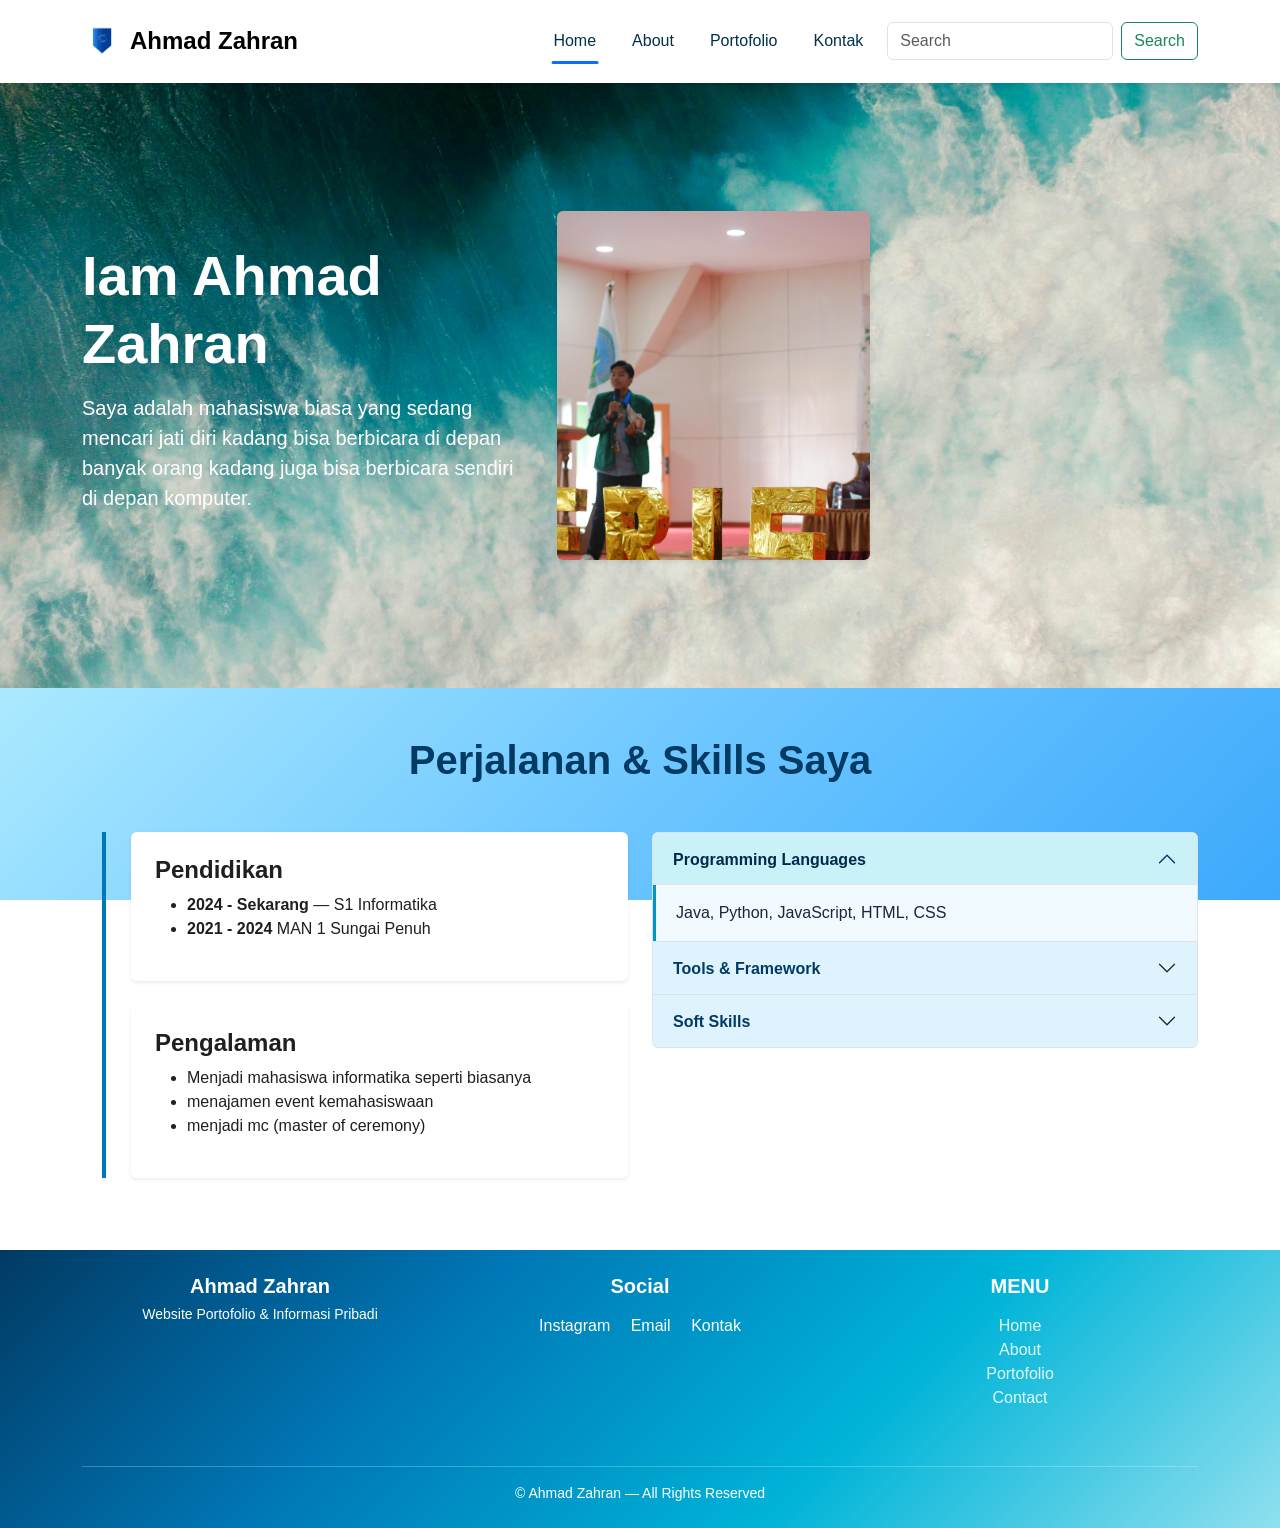
==== about.html @ d368b561 "update 13 mei laprak 6" ====
<!DOCTYPE html>
<html lang="en">
<head>
  <meta charset="UTF-8">
  <meta name="viewport" content="width=device-width, initial-scale=1.0">
  <title>About - Profil Saya</title>

  <link href="https://cdn.jsdelivr.net/npm/bootstrap@5.3.0/dist/css/bootstrap.min.css" rel="stylesheet">
  <link href="custom.css" rel="stylesheet">
</head>

<body>
<nav class="navbar navbar-expand-lg navbar-light bg-white py-3 sticky-top shadow-sm">
  <div class="container">
    <a class="navbar-brand d-flex align-items-center fw-bold fs-4" href="#">
      <img src="images/logo.png" alt="Logo" 
           style="height: 40px; width: 40px; object-fit: cover;" class="me-2">
      Ahmad Zahran
    </a>

    <button class="navbar-toggler" type="button" data-bs-toggle="collapse" data-bs-target="#navbarNav">
      <span class="navbar-toggler-icon"></span>
    </button>

    <div class="collapse navbar-collapse" id="navbarNav">
      <ul class="navbar-nav ms-auto mb-2 mb-lg-0">
        <li class="nav-item"><a class="nav-link active" href="index.html">Home</a></li>
        <li class="nav-item"><a class="nav-link" href="about.html">About</a></li>
        <li class="nav-item"><a class="nav-link" href="portofolio.html">Portofolio</a></li>
        <li class="nav-item"><a class="nav-link" href="kontak.html">Kontak</a></li>
      </ul>

      <form class="d-flex ms-3">
        <input class="form-control me-2" type="search" placeholder="Search">
        <button class="btn btn-outline-success" type="submit">Search</button>
      </form>
    </div>
  </div>
</nav>

<div class="container-fluid about py-6">
  <div class="container">
    <div class="row align-items-center">

      <div class="col-md-5 text-white">
        <h1 class="display-4 fw-bold mb-3">Iam Ahmad Zahran</h1>
        <p class="fs-5">
          Saya adalah mahasiswa biasa yang sedang mencari jati diri kadang bisa berbicara di depan banyak orang
          kadang juga bisa berbicara sendiri di depan komputer.
        </p>
      </div>

      <div class="col-md-7">
        <div class="row g-3">
          <div class="col-6">
            <img src="images/about1.png" class="img-fluid rounded shadow-sm" alt="">
          </div>
          <div class="col-6">
            <img src="images/about2.png" class="img-fluid rounded shadow-sm" alt="">
          </div>
        </div>
      </div>

    </div>
  </div>
</div>

<section class="py-5 ">
  <div class="container">
    <h2 class="text-center section-title mb-5">Perjalanan & Skills Saya</h2>

    <div class="row g-4">
      <div class="col-md-6">
        <div class="timeline">
          <div class="mb-4 p-4 bg-white shadow-sm rounded">
            <h4 class="fw-bold">Pendidikan</h4>
            <ul class="mt-2">
              <li><b>2024 - Sekarang</b> — S1 Informatika</li>
              <li><b>2021 - 2024</b> MAN 1 Sungai Penuh</li>
            </ul>
          </div>

          <div class="mb-4 p-4 bg-white shadow-sm rounded">
            <h4 class="fw-bold">Pengalaman</h4>
            <ul class="mt-2">
              <li>Menjadi mahasiswa informatika seperti biasanya</li>
              <li>menajamen event kemahasiswaan</li>
              <li>menjadi mc (master of ceremony) </li>
            </ul>
          </div>

        </div>
      </div>

      <div class="col-md-6">
        <div class="accordion" id="skillsAccordion">

          <div class="accordion-item">
            <h2 class="accordion-header" id="skillOne">
              <button class="accordion-button" type="button" data-bs-toggle="collapse" data-bs-target="#collapseOne">
                Programming Languages
              </button>
            </h2>
            <div id="collapseOne" class="accordion-collapse collapse show" data-bs-parent="#skillsAccordion">
              <div class="accordion-body">
                Java, Python, JavaScript, HTML, CSS
              </div>
            </div>
          </div>

          <div class="accordion-item">
            <h2 class="accordion-header" id="skillTwo">
              <button class="accordion-button collapsed" type="button" data-bs-toggle="collapse" data-bs-target="#collapseTwo">
                Tools & Framework
              </button>
            </h2>
            <div id="collapseTwo" class="accordion-collapse collapse" data-bs-parent="#skillsAccordion">
              <div class="accordion-body">
                Bootstrap, Eclipse, VS Code, GitHub
              </div>
            </div>
          </div>

          <div class="accordion-item">
            <h2 class="accordion-header" id="skillThree">
              <button class="accordion-button collapsed" type="button" data-bs-toggle="collapse" data-bs-target="#collapseThree">
                Soft Skills
              </button>
            </h2>
            <div id="collapseThree" class="accordion-collapse collapse" data-bs-parent="#skillsAccordion">
              <div class="accordion-body">
                Problem Solving, Kerja Tim, Komunikasi, Manajemen pikiran, 
              </div>
            </div>
          </div>
        </div>
      </div>
    </div>
  </div>
</section>


<footer class="py-4 ocean-footer text-white">
  <div class="container">

    <div class="row align-items-start text-center text-md-start">
      <div class="col-md-4 mb-4 text-center">
        <h5 class="fw-bold mb-1">Ahmad Zahran</h5>
        <small>Website Portofolio & Informasi Pribadi</small>
      </div>

      <div class="col-md-4 mb-4 text-center">
        <h5 class="fw-bold mb-3">Social</h5>
        <a href="https://www.instagram.com/ahmad_zahran1011/" class="text-white mx-2">Instagram</a>
        <a href="mailto:zahranahmad91@gmail.com" class="text-white mx-2">Email</a>
        <a href="kontak.html" class="text-white mx-2">Kontak</a>
      </div>

      <div class="col-md-4 mb-4 text-center">
        <h5 class="text-uppercase mb-3 fw-bold">Menu</h5>
        <ul class="list-unstyled footer-menu">
          <li><a href="index.html">Home</a></li>
          <li><a href="about.html">About</a></li>
          <li><a href="portofolio.html">Portofolio</a></li>
          <li><a href="kontak.html">Contact</a></li>
        </ul>
      </div>

    </div>

    <hr class="border-light">
    <div class="text-center small mt-2">
      © <span id="year4"></span> Ahmad Zahran — All Rights Reserved
    </div>

  </div>
</footer>


<script src="https://cdn.jsdelivr.net/npm/bootstrap@5.3.0/dist/js/bootstrap.bundle.min.js"></script>
</body>
</html>
---- custom.css ----
/* =========================================================
   GLOBAL STYLE
========================================================= */
body {
  font-family: 'Poppins', sans-serif;
  color: #1f1f1f;
  background: linear-gradient(135deg, #dff6ff, #a8e8ff, #6cc6ff, #3da9fc);
  background-attachment: fixed;
  overflow-x: hidden;
}

/* Smooth animation */
* {
  transition: all 0.3s ease;
}

/* =========================================================
   BACKGROUND SECTIONS
========================================================= */
.banner,
.about,
.portofolio,
.kontak {
  background-image: url("images/background.png");
  background-size: cover;
  background-position: center;
  background-repeat: no-repeat;
  color: #fff;
}

.banner {
  padding-top: 18%;
  padding-bottom: 18%;
}

.about,
.portofolio,
.kontak {
  padding-top: 10%;
  padding-bottom: 10%;
}

/* =========================================================
   NAVBAR STYLE (Elegant + Blur)
========================================================= */
.navbar {
  background: rgba(255, 255, 255, 0.75);
  backdrop-filter: blur(10px);
  -webkit-backdrop-filter: blur(10px);
  border-bottom: 1px solid rgba(255,255,255,0.3);
}

.nav-link {
  font-size: 16px;
  margin-left: 20px;
  position: relative;
  padding: 8px 12px;
  color: #003049 !important;
  font-weight: 500;
}

/* garis hover */
.navbar .nav-link::after {
  content: "";
  position: absolute;
  left: 50%;
  bottom: -3px;
  width: 0%;
  height: 3px;
  background-color: #0d6efd;
  border-radius: 50px;
  transform: translateX(-50%);
  transition: width 0.25s ease;
}

.navbar .nav-link:hover::after,
.navbar .nav-link.active::after {
  width: 80%;
}

/* =========================================================
   TYPOGRAPHY
========================================================= */
.main-title {
  font-size: 50px;
  font-weight: 700;
  letter-spacing: 1px;
  color: #012a4a;
}

.hero-desc {
  font-size: 18px;
  color: #1b263b;
  line-height: 1.8;
}

.section-title {
  font-size: 40px;
  font-weight: 700;
  color: #013a63;
  text-align: center;
  margin-bottom: 40px;
}

/* =========================================================
   CARD STYLE (Professional smooth effect)
========================================================= */
.card {
  border-radius: 14px;
  border: none;
  overflow: hidden;
  background: #ffffff;
  box-shadow: 0 4px 18px rgba(0,0,0,0.08);
  transition: 0.35s ease;
}

.card-img-top {
  height: 220px;
  object-fit: cover;
  transition: transform 0.5s ease;
}

.card:hover {
  transform: translateY(-12px);
  box-shadow: 0 18px 35px rgba(0,0,0,0.15);
}

.card:hover .card-img-top {
  transform: scale(1.1);
}

.card .btn {
  font-weight: 500;
  border-radius: 8px;
  padding: 10px 20px;
}

/* =========================================================
   TIMELINE STYLE (Interaktif modern)
========================================================= */
.timeline {
  border-left: 4px solid #0077b6;
  padding-left: 25px;
  margin-left: 20px;
}

.timeline-item {
  margin-bottom: 25px;
  padding: 15px 20px;
  background: #e7f5ff;
  border-radius: 12px;
  position: relative;
  left: 0;
  transition: 0.3s;
}

.timeline-item:hover {
  left: 10px;
  background: #d0ebff;
  box-shadow: 0 4px 12px rgba(0,0,0,0.1);
}

.timeline-item h5 {
  color: #013a63;
  font-weight: 600;
}

.timeline-item span {
  font-size: 14px;
  color: #495057;
}



/* =========================================================
   ACCORDION (Fresh Blue Style)
========================================================= */
.accordion-button {
  background: #dff3ff;
  color: #013a63;
  font-weight: 600;
}

.accordion-button:not(.collapsed) {
  background: #caf0f8;
  color: #012a4a;
}

.accordion-body {
  background: #f1faff;
  color: #1b263b;
  border-left: 3px solid #0096c7;
}

/* =========================================================
   FOOTER (Ocean style)
========================================================= */
.ocean-footer {
  background: linear-gradient(135deg, #013a63, #0077b6, #00b4d8, #90e0ef);
  color: white;
  padding: 40px 0;
}

.ocean-footer a {
  color: #e0faff;
  text-decoration: none;
}

.ocean-footer a:hover {
  color: #ffffff;
}
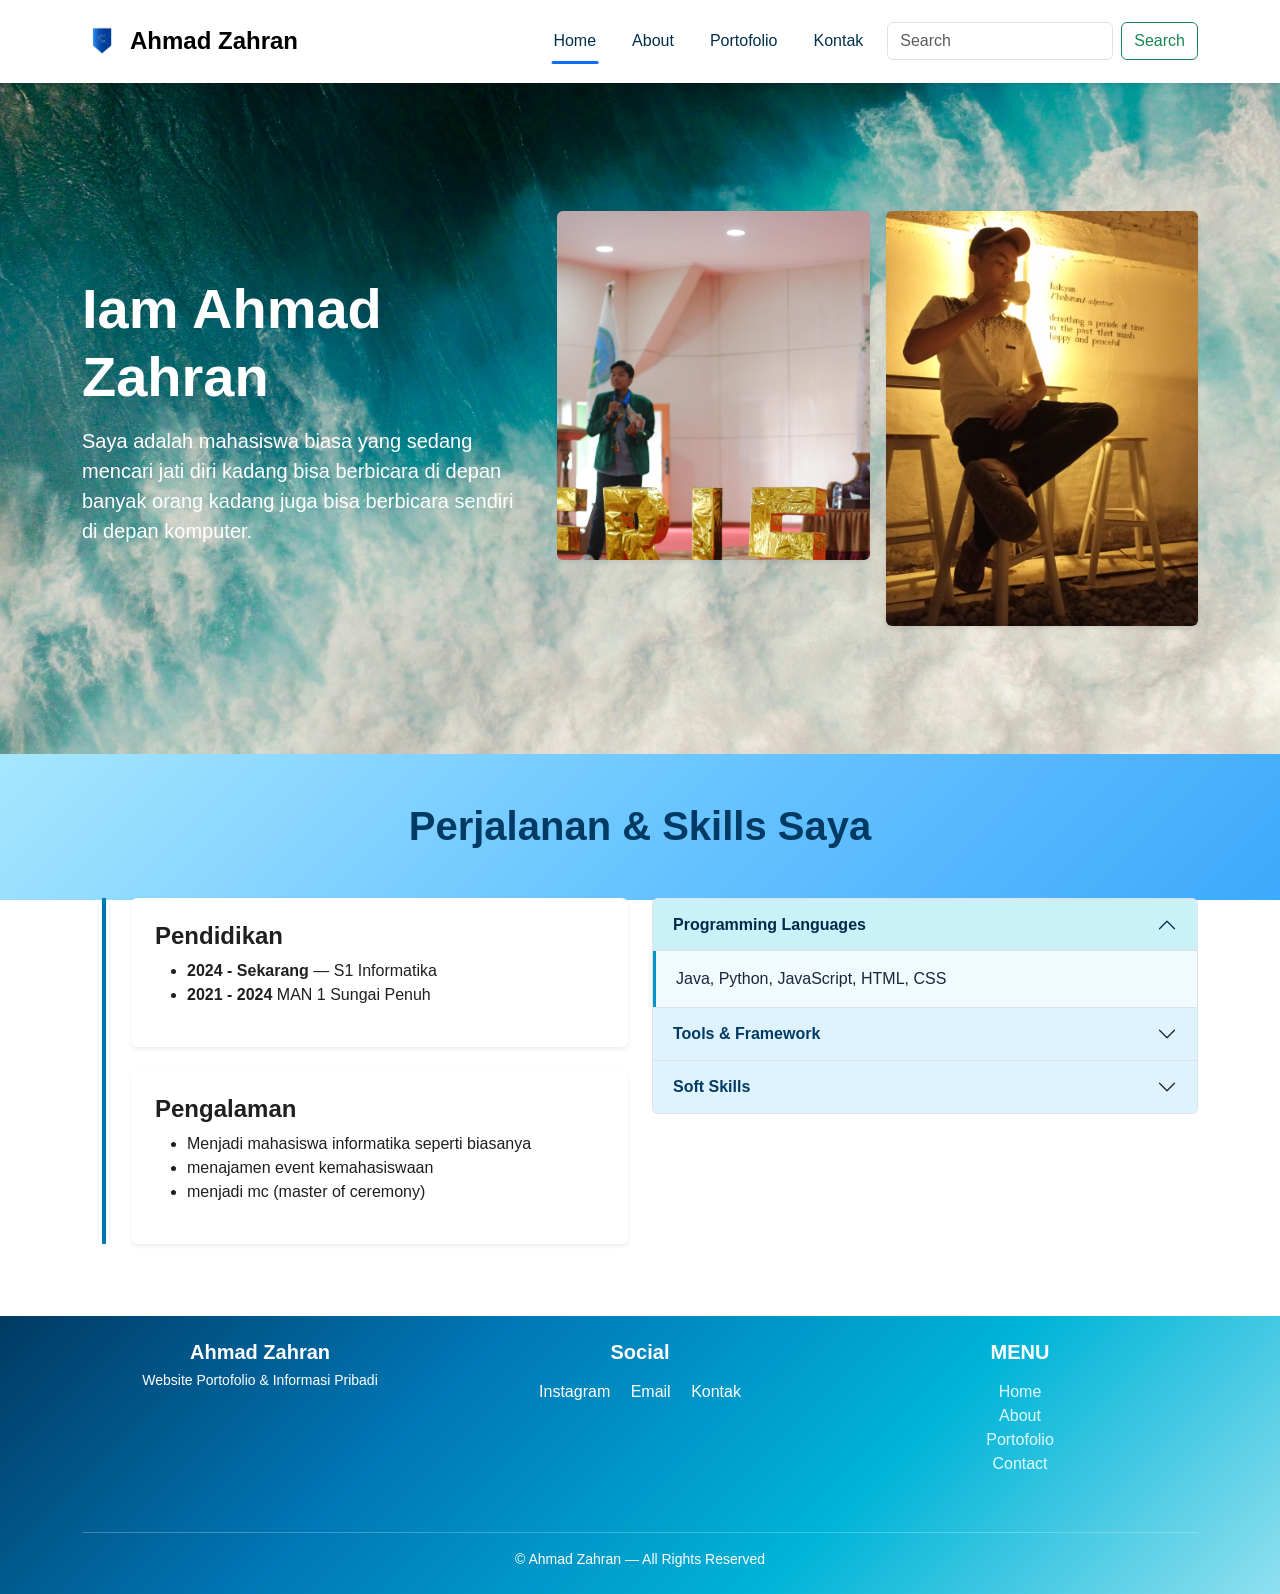
==== commit 44cb40e6: "update laporan pekan 7" ====
--- a/about.html
+++ b/about.html
@@ -1,182 +1,182 @@
-<!DOCTYPE html>
-<html lang="en">
-<head>
-  <meta charset="UTF-8">
-  <meta name="viewport" content="width=device-width, initial-scale=1.0">
-  <title>About - Profil Saya</title>
-
-  <link href="https://cdn.jsdelivr.net/npm/bootstrap@5.3.0/dist/css/bootstrap.min.css" rel="stylesheet">
-  <link href="custom.css" rel="stylesheet">
-</head>
-
-<body>
-<nav class="navbar navbar-expand-lg navbar-light bg-white py-3 sticky-top shadow-sm">
-  <div class="container">
-    <a class="navbar-brand d-flex align-items-center fw-bold fs-4" href="#">
-      <img src="images/logo.png" alt="Logo" 
-           style="height: 40px; width: 40px; object-fit: cover;" class="me-2">
-      Ahmad Zahran
-    </a>
-
-    <button class="navbar-toggler" type="button" data-bs-toggle="collapse" data-bs-target="#navbarNav">
-      <span class="navbar-toggler-icon"></span>
-    </button>
-
-    <div class="collapse navbar-collapse" id="navbarNav">
-      <ul class="navbar-nav ms-auto mb-2 mb-lg-0">
-        <li class="nav-item"><a class="nav-link active" href="index.html">Home</a></li>
-        <li class="nav-item"><a class="nav-link" href="about.html">About</a></li>
-        <li class="nav-item"><a class="nav-link" href="portofolio.html">Portofolio</a></li>
-        <li class="nav-item"><a class="nav-link" href="kontak.html">Kontak</a></li>
-      </ul>
-
-      <form class="d-flex ms-3">
-        <input class="form-control me-2" type="search" placeholder="Search">
-        <button class="btn btn-outline-success" type="submit">Search</button>
-      </form>
-    </div>
-  </div>
-</nav>
-
-<div class="container-fluid about py-6">
-  <div class="container">
-    <div class="row align-items-center">
-
-      <div class="col-md-5 text-white">
-        <h1 class="display-4 fw-bold mb-3">Iam Ahmad Zahran</h1>
-        <p class="fs-5">
-          Saya adalah mahasiswa biasa yang sedang mencari jati diri kadang bisa berbicara di depan banyak orang
-          kadang juga bisa berbicara sendiri di depan komputer.
-        </p>
-      </div>
-
-      <div class="col-md-7">
-        <div class="row g-3">
-          <div class="col-6">
-            <img src="images/about1.png" class="img-fluid rounded shadow-sm" alt="">
-          </div>
-          <div class="col-6">
-            <img src="images/about2.png" class="img-fluid rounded shadow-sm" alt="">
-          </div>
-        </div>
-      </div>
-
-    </div>
-  </div>
-</div>
-
-<section class="py-5 ">
-  <div class="container">
-    <h2 class="text-center section-title mb-5">Perjalanan & Skills Saya</h2>
-
-    <div class="row g-4">
-      <div class="col-md-6">
-        <div class="timeline">
-          <div class="mb-4 p-4 bg-white shadow-sm rounded">
-            <h4 class="fw-bold">Pendidikan</h4>
-            <ul class="mt-2">
-              <li><b>2024 - Sekarang</b> — S1 Informatika</li>
-              <li><b>2021 - 2024</b> MAN 1 Sungai Penuh</li>
-            </ul>
-          </div>
-
-          <div class="mb-4 p-4 bg-white shadow-sm rounded">
-            <h4 class="fw-bold">Pengalaman</h4>
-            <ul class="mt-2">
-              <li>Menjadi mahasiswa informatika seperti biasanya</li>
-              <li>menajamen event kemahasiswaan</li>
-              <li>menjadi mc (master of ceremony) </li>
-            </ul>
-          </div>
-
-        </div>
-      </div>
-
-      <div class="col-md-6">
-        <div class="accordion" id="skillsAccordion">
-
-          <div class="accordion-item">
-            <h2 class="accordion-header" id="skillOne">
-              <button class="accordion-button" type="button" data-bs-toggle="collapse" data-bs-target="#collapseOne">
-                Programming Languages
-              </button>
-            </h2>
-            <div id="collapseOne" class="accordion-collapse collapse show" data-bs-parent="#skillsAccordion">
-              <div class="accordion-body">
-                Java, Python, JavaScript, HTML, CSS
-              </div>
-            </div>
-          </div>
-
-          <div class="accordion-item">
-            <h2 class="accordion-header" id="skillTwo">
-              <button class="accordion-button collapsed" type="button" data-bs-toggle="collapse" data-bs-target="#collapseTwo">
-                Tools & Framework
-              </button>
-            </h2>
-            <div id="collapseTwo" class="accordion-collapse collapse" data-bs-parent="#skillsAccordion">
-              <div class="accordion-body">
-                Bootstrap, Eclipse, VS Code, GitHub
-              </div>
-            </div>
-          </div>
-
-          <div class="accordion-item">
-            <h2 class="accordion-header" id="skillThree">
-              <button class="accordion-button collapsed" type="button" data-bs-toggle="collapse" data-bs-target="#collapseThree">
-                Soft Skills
-              </button>
-            </h2>
-            <div id="collapseThree" class="accordion-collapse collapse" data-bs-parent="#skillsAccordion">
-              <div class="accordion-body">
-                Problem Solving, Kerja Tim, Komunikasi, Manajemen pikiran, 
-              </div>
-            </div>
-          </div>
-        </div>
-      </div>
-    </div>
-  </div>
-</section>
-
-
-<footer class="py-4 ocean-footer text-white">
-  <div class="container">
-
-    <div class="row align-items-start text-center text-md-start">
-      <div class="col-md-4 mb-4 text-center">
-        <h5 class="fw-bold mb-1">Ahmad Zahran</h5>
-        <small>Website Portofolio & Informasi Pribadi</small>
-      </div>
-
-      <div class="col-md-4 mb-4 text-center">
-        <h5 class="fw-bold mb-3">Social</h5>
-        <a href="https://www.instagram.com/ahmad_zahran1011/" class="text-white mx-2">Instagram</a>
-        <a href="mailto:zahranahmad91@gmail.com" class="text-white mx-2">Email</a>
-        <a href="kontak.html" class="text-white mx-2">Kontak</a>
-      </div>
-
-      <div class="col-md-4 mb-4 text-center">
-        <h5 class="text-uppercase mb-3 fw-bold">Menu</h5>
-        <ul class="list-unstyled footer-menu">
-          <li><a href="index.html">Home</a></li>
-          <li><a href="about.html">About</a></li>
-          <li><a href="portofolio.html">Portofolio</a></li>
-          <li><a href="kontak.html">Contact</a></li>
-        </ul>
-      </div>
-
-    </div>
-
-    <hr class="border-light">
-    <div class="text-center small mt-2">
-      © <span id="year4"></span> Ahmad Zahran — All Rights Reserved
-    </div>
-
-  </div>
-</footer>
-
-
-<script src="https://cdn.jsdelivr.net/npm/bootstrap@5.3.0/dist/js/bootstrap.bundle.min.js"></script>
-</body>
-</html>
+<!DOCTYPE html>
+<html lang="en">
+<head>
+  <meta charset="UTF-8">
+  <meta name="viewport" content="width=device-width, initial-scale=1.0">
+  <title>About - Profil Saya</title>
+
+  <link href="https://cdn.jsdelivr.net/npm/bootstrap@5.3.0/dist/css/bootstrap.min.css" rel="stylesheet">
+  <link href="custom.css" rel="stylesheet">
+</head>
+
+<body>
+<nav class="navbar navbar-expand-lg navbar-light bg-white py-3 sticky-top shadow-sm">
+  <div class="container">
+    <a class="navbar-brand d-flex align-items-center fw-bold fs-4" href="#">
+      <img src="images/logo.png" alt="Logo" 
+           style="height: 40px; width: 40px; object-fit: cover;" class="me-2">
+      Ahmad Zahran
+    </a>
+
+    <button class="navbar-toggler" type="button" data-bs-toggle="collapse" data-bs-target="#navbarNav">
+      <span class="navbar-toggler-icon"></span>
+    </button>
+
+    <div class="collapse navbar-collapse" id="navbarNav">
+      <ul class="navbar-nav ms-auto mb-2 mb-lg-0">
+        <li class="nav-item"><a class="nav-link active" href="index.html">Home</a></li>
+        <li class="nav-item"><a class="nav-link" href="about.html">About</a></li>
+        <li class="nav-item"><a class="nav-link" href="portofolio.html">Portofolio</a></li>
+        <li class="nav-item"><a class="nav-link" href="kontak.html">Kontak</a></li>
+      </ul>
+
+      <form class="d-flex ms-3">
+        <input class="form-control me-2" type="search" placeholder="Search">
+        <button class="btn btn-outline-success" type="submit">Search</button>
+      </form>
+    </div>
+  </div>
+</nav>
+
+<div class="container-fluid about py-6">
+  <div class="container">
+    <div class="row align-items-center">
+
+      <div class="col-md-5 text-white">
+        <h1 class="display-4 fw-bold mb-3">Iam Ahmad Zahran</h1>
+        <p class="fs-5">
+          Saya adalah mahasiswa biasa yang sedang mencari jati diri kadang bisa berbicara di depan banyak orang
+          kadang juga bisa berbicara sendiri di depan komputer.
+        </p>
+      </div>
+
+      <div class="col-md-7">
+        <div class="row g-3">
+          <div class="col-6">
+            <img src="images/about1.png" class="img-fluid rounded shadow-sm" alt="">
+          </div>
+          <div class="col-6">
+            <img src="images/about2.png" class="img-fluid rounded shadow-sm" alt="">
+          </div>
+        </div>
+      </div>
+
+    </div>
+  </div>
+</div>
+
+<section class="py-5 ">
+  <div class="container">
+    <h2 class="text-center section-title mb-5">Perjalanan & Skills Saya</h2>
+
+    <div class="row g-4">
+      <div class="col-md-6">
+        <div class="timeline">
+          <div class="mb-4 p-4 bg-white shadow-sm rounded">
+            <h4 class="fw-bold">Pendidikan</h4>
+            <ul class="mt-2">
+              <li><b>2024 - Sekarang</b> — S1 Informatika</li>
+              <li><b>2021 - 2024</b> MAN 1 Sungai Penuh</li>
+            </ul>
+          </div>
+
+          <div class="mb-4 p-4 bg-white shadow-sm rounded">
+            <h4 class="fw-bold">Pengalaman</h4>
+            <ul class="mt-2">
+              <li>Menjadi mahasiswa informatika seperti biasanya</li>
+              <li>menajamen event kemahasiswaan</li>
+              <li>menjadi mc (master of ceremony) </li>
+            </ul>
+          </div>
+
+        </div>
+      </div>
+
+      <div class="col-md-6">
+        <div class="accordion" id="skillsAccordion">
+
+          <div class="accordion-item">
+            <h2 class="accordion-header" id="skillOne">
+              <button class="accordion-button" type="button" data-bs-toggle="collapse" data-bs-target="#collapseOne">
+                Programming Languages
+              </button>
+            </h2>
+            <div id="collapseOne" class="accordion-collapse collapse show" data-bs-parent="#skillsAccordion">
+              <div class="accordion-body">
+                Java, Python, JavaScript, HTML, CSS
+              </div>
+            </div>
+          </div>
+
+          <div class="accordion-item">
+            <h2 class="accordion-header" id="skillTwo">
+              <button class="accordion-button collapsed" type="button" data-bs-toggle="collapse" data-bs-target="#collapseTwo">
+                Tools & Framework
+              </button>
+            </h2>
+            <div id="collapseTwo" class="accordion-collapse collapse" data-bs-parent="#skillsAccordion">
+              <div class="accordion-body">
+                Bootstrap, Eclipse, VS Code, GitHub
+              </div>
+            </div>
+          </div>
+
+          <div class="accordion-item">
+            <h2 class="accordion-header" id="skillThree">
+              <button class="accordion-button collapsed" type="button" data-bs-toggle="collapse" data-bs-target="#collapseThree">
+                Soft Skills
+              </button>
+            </h2>
+            <div id="collapseThree" class="accordion-collapse collapse" data-bs-parent="#skillsAccordion">
+              <div class="accordion-body">
+                Problem Solving, Kerja Tim, Komunikasi, Manajemen pikiran, 
+              </div>
+            </div>
+          </div>
+        </div>
+      </div>
+    </div>
+  </div>
+</section>
+
+
+<footer class="py-4 ocean-footer text-white">
+  <div class="container">
+
+    <div class="row align-items-start text-center text-md-start">
+      <div class="col-md-4 mb-4 text-center">
+        <h5 class="fw-bold mb-1">Ahmad Zahran</h5>
+        <small>Website Portofolio & Informasi Pribadi</small>
+      </div>
+
+      <div class="col-md-4 mb-4 text-center">
+        <h5 class="fw-bold mb-3">Social</h5>
+        <a href="https://www.instagram.com/ahmad_zahran1011/" class="text-white mx-2">Instagram</a>
+        <a href="mailto:zahranahmad91@gmail.com" class="text-white mx-2">Email</a>
+        <a href="kontak.html" class="text-white mx-2">Kontak</a>
+      </div>
+
+      <div class="col-md-4 mb-4 text-center">
+        <h5 class="text-uppercase mb-3 fw-bold">Menu</h5>
+        <ul class="list-unstyled footer-menu">
+          <li><a href="index.html">Home</a></li>
+          <li><a href="about.html">About</a></li>
+          <li><a href="portofolio.html">Portofolio</a></li>
+          <li><a href="kontak.html">Contact</a></li>
+        </ul>
+      </div>
+
+    </div>
+
+    <hr class="border-light">
+    <div class="text-center small mt-2">
+      © <span id="year4"></span> Ahmad Zahran — All Rights Reserved
+    </div>
+
+  </div>
+</footer>
+
+
+<script src="https://cdn.jsdelivr.net/npm/bootstrap@5.3.0/dist/js/bootstrap.bundle.min.js"></script>
+</body>
+</html>
--- a/custom.css
+++ b/custom.css
@@ -1,211 +1,211 @@
-/* =========================================================
-   GLOBAL STYLE
-========================================================= */
-body {
-  font-family: 'Poppins', sans-serif;
-  color: #1f1f1f;
-  background: linear-gradient(135deg, #dff6ff, #a8e8ff, #6cc6ff, #3da9fc);
-  background-attachment: fixed;
-  overflow-x: hidden;
-}
-
-/* Smooth animation */
-* {
-  transition: all 0.3s ease;
-}
-
-/* =========================================================
-   BACKGROUND SECTIONS
-========================================================= */
-.banner,
-.about,
-.portofolio,
-.kontak {
-  background-image: url("images/background.png");
-  background-size: cover;
-  background-position: center;
-  background-repeat: no-repeat;
-  color: #fff;
-}
-
-.banner {
-  padding-top: 18%;
-  padding-bottom: 18%;
-}
-
-.about,
-.portofolio,
-.kontak {
-  padding-top: 10%;
-  padding-bottom: 10%;
-}
-
-/* =========================================================
-   NAVBAR STYLE (Elegant + Blur)
-========================================================= */
-.navbar {
-  background: rgba(255, 255, 255, 0.75);
-  backdrop-filter: blur(10px);
-  -webkit-backdrop-filter: blur(10px);
-  border-bottom: 1px solid rgba(255,255,255,0.3);
-}
-
-.nav-link {
-  font-size: 16px;
-  margin-left: 20px;
-  position: relative;
-  padding: 8px 12px;
-  color: #003049 !important;
-  font-weight: 500;
-}
-
-/* garis hover */
-.navbar .nav-link::after {
-  content: "";
-  position: absolute;
-  left: 50%;
-  bottom: -3px;
-  width: 0%;
-  height: 3px;
-  background-color: #0d6efd;
-  border-radius: 50px;
-  transform: translateX(-50%);
-  transition: width 0.25s ease;
-}
-
-.navbar .nav-link:hover::after,
-.navbar .nav-link.active::after {
-  width: 80%;
-}
-
-/* =========================================================
-   TYPOGRAPHY
-========================================================= */
-.main-title {
-  font-size: 50px;
-  font-weight: 700;
-  letter-spacing: 1px;
-  color: #012a4a;
-}
-
-.hero-desc {
-  font-size: 18px;
-  color: #1b263b;
-  line-height: 1.8;
-}
-
-.section-title {
-  font-size: 40px;
-  font-weight: 700;
-  color: #013a63;
-  text-align: center;
-  margin-bottom: 40px;
-}
-
-/* =========================================================
-   CARD STYLE (Professional smooth effect)
-========================================================= */
-.card {
-  border-radius: 14px;
-  border: none;
-  overflow: hidden;
-  background: #ffffff;
-  box-shadow: 0 4px 18px rgba(0,0,0,0.08);
-  transition: 0.35s ease;
-}
-
-.card-img-top {
-  height: 220px;
-  object-fit: cover;
-  transition: transform 0.5s ease;
-}
-
-.card:hover {
-  transform: translateY(-12px);
-  box-shadow: 0 18px 35px rgba(0,0,0,0.15);
-}
-
-.card:hover .card-img-top {
-  transform: scale(1.1);
-}
-
-.card .btn {
-  font-weight: 500;
-  border-radius: 8px;
-  padding: 10px 20px;
-}
-
-/* =========================================================
-   TIMELINE STYLE (Interaktif modern)
-========================================================= */
-.timeline {
-  border-left: 4px solid #0077b6;
-  padding-left: 25px;
-  margin-left: 20px;
-}
-
-.timeline-item {
-  margin-bottom: 25px;
-  padding: 15px 20px;
-  background: #e7f5ff;
-  border-radius: 12px;
-  position: relative;
-  left: 0;
-  transition: 0.3s;
-}
-
-.timeline-item:hover {
-  left: 10px;
-  background: #d0ebff;
-  box-shadow: 0 4px 12px rgba(0,0,0,0.1);
-}
-
-.timeline-item h5 {
-  color: #013a63;
-  font-weight: 600;
-}
-
-.timeline-item span {
-  font-size: 14px;
-  color: #495057;
-}
-
-
-
-/* =========================================================
-   ACCORDION (Fresh Blue Style)
-========================================================= */
-.accordion-button {
-  background: #dff3ff;
-  color: #013a63;
-  font-weight: 600;
-}
-
-.accordion-button:not(.collapsed) {
-  background: #caf0f8;
-  color: #012a4a;
-}
-
-.accordion-body {
-  background: #f1faff;
-  color: #1b263b;
-  border-left: 3px solid #0096c7;
-}
-
-/* =========================================================
-   FOOTER (Ocean style)
-========================================================= */
-.ocean-footer {
-  background: linear-gradient(135deg, #013a63, #0077b6, #00b4d8, #90e0ef);
-  color: white;
-  padding: 40px 0;
-}
-
-.ocean-footer a {
-  color: #e0faff;
-  text-decoration: none;
-}
-
-.ocean-footer a:hover {
-  color: #ffffff;
-}
+/* =========================================================
+   GLOBAL STYLE
+========================================================= */
+body {
+  font-family: 'Poppins', sans-serif;
+  color: #1f1f1f;
+  background: linear-gradient(135deg, #dff6ff, #a8e8ff, #6cc6ff, #3da9fc);
+  background-attachment: fixed;
+  overflow-x: hidden;
+}
+
+/* Smooth animation */
+* {
+  transition: all 0.3s ease;
+}
+
+/* =========================================================
+   BACKGROUND SECTIONS
+========================================================= */
+.banner,
+.about,
+.portofolio,
+.kontak {
+  background-image: url("images/background.png");
+  background-size: cover;
+  background-position: center;
+  background-repeat: no-repeat;
+  color: #fff;
+}
+
+.banner {
+  padding-top: 18%;
+  padding-bottom: 18%;
+}
+
+.about,
+.portofolio,
+.kontak {
+  padding-top: 10%;
+  padding-bottom: 10%;
+}
+
+/* =========================================================
+   NAVBAR STYLE (Elegant + Blur)
+========================================================= */
+.navbar {
+  background: rgba(255, 255, 255, 0.75);
+  backdrop-filter: blur(10px);
+  -webkit-backdrop-filter: blur(10px);
+  border-bottom: 1px solid rgba(255,255,255,0.3);
+}
+
+.nav-link {
+  font-size: 16px;
+  margin-left: 20px;
+  position: relative;
+  padding: 8px 12px;
+  color: #003049 !important;
+  font-weight: 500;
+}
+
+/* garis hover */
+.navbar .nav-link::after {
+  content: "";
+  position: absolute;
+  left: 50%;
+  bottom: -3px;
+  width: 0%;
+  height: 3px;
+  background-color: #0d6efd;
+  border-radius: 50px;
+  transform: translateX(-50%);
+  transition: width 0.25s ease;
+}
+
+.navbar .nav-link:hover::after,
+.navbar .nav-link.active::after {
+  width: 80%;
+}
+
+/* =========================================================
+   TYPOGRAPHY
+========================================================= */
+.main-title {
+  font-size: 50px;
+  font-weight: 700;
+  letter-spacing: 1px;
+  color: #012a4a;
+}
+
+.hero-desc {
+  font-size: 18px;
+  color: #1b263b;
+  line-height: 1.8;
+}
+
+.section-title {
+  font-size: 40px;
+  font-weight: 700;
+  color: #013a63;
+  text-align: center;
+  margin-bottom: 40px;
+}
+
+/* =========================================================
+   CARD STYLE (Professional smooth effect)
+========================================================= */
+.card {
+  border-radius: 14px;
+  border: none;
+  overflow: hidden;
+  background: #ffffff;
+  box-shadow: 0 4px 18px rgba(0,0,0,0.08);
+  transition: 0.35s ease;
+}
+
+.card-img-top {
+  height: 220px;
+  object-fit: cover;
+  transition: transform 0.5s ease;
+}
+
+.card:hover {
+  transform: translateY(-12px);
+  box-shadow: 0 18px 35px rgba(0,0,0,0.15);
+}
+
+.card:hover .card-img-top {
+  transform: scale(1.1);
+}
+
+.card .btn {
+  font-weight: 500;
+  border-radius: 8px;
+  padding: 10px 20px;
+}
+
+/* =========================================================
+   TIMELINE STYLE (Interaktif modern)
+========================================================= */
+.timeline {
+  border-left: 4px solid #0077b6;
+  padding-left: 25px;
+  margin-left: 20px;
+}
+
+.timeline-item {
+  margin-bottom: 25px;
+  padding: 15px 20px;
+  background: #e7f5ff;
+  border-radius: 12px;
+  position: relative;
+  left: 0;
+  transition: 0.3s;
+}
+
+.timeline-item:hover {
+  left: 10px;
+  background: #d0ebff;
+  box-shadow: 0 4px 12px rgba(0,0,0,0.1);
+}
+
+.timeline-item h5 {
+  color: #013a63;
+  font-weight: 600;
+}
+
+.timeline-item span {
+  font-size: 14px;
+  color: #495057;
+}
+
+
+
+/* =========================================================
+   ACCORDION (Fresh Blue Style)
+========================================================= */
+.accordion-button {
+  background: #dff3ff;
+  color: #013a63;
+  font-weight: 600;
+}
+
+.accordion-button:not(.collapsed) {
+  background: #caf0f8;
+  color: #012a4a;
+}
+
+.accordion-body {
+  background: #f1faff;
+  color: #1b263b;
+  border-left: 3px solid #0096c7;
+}
+
+/* =========================================================
+   FOOTER (Ocean style)
+========================================================= */
+.ocean-footer {
+  background: linear-gradient(135deg, #013a63, #0077b6, #00b4d8, #90e0ef);
+  color: white;
+  padding: 40px 0;
+}
+
+.ocean-footer a {
+  color: #e0faff;
+  text-decoration: none;
+}
+
+.ocean-footer a:hover {
+  color: #ffffff;
+}
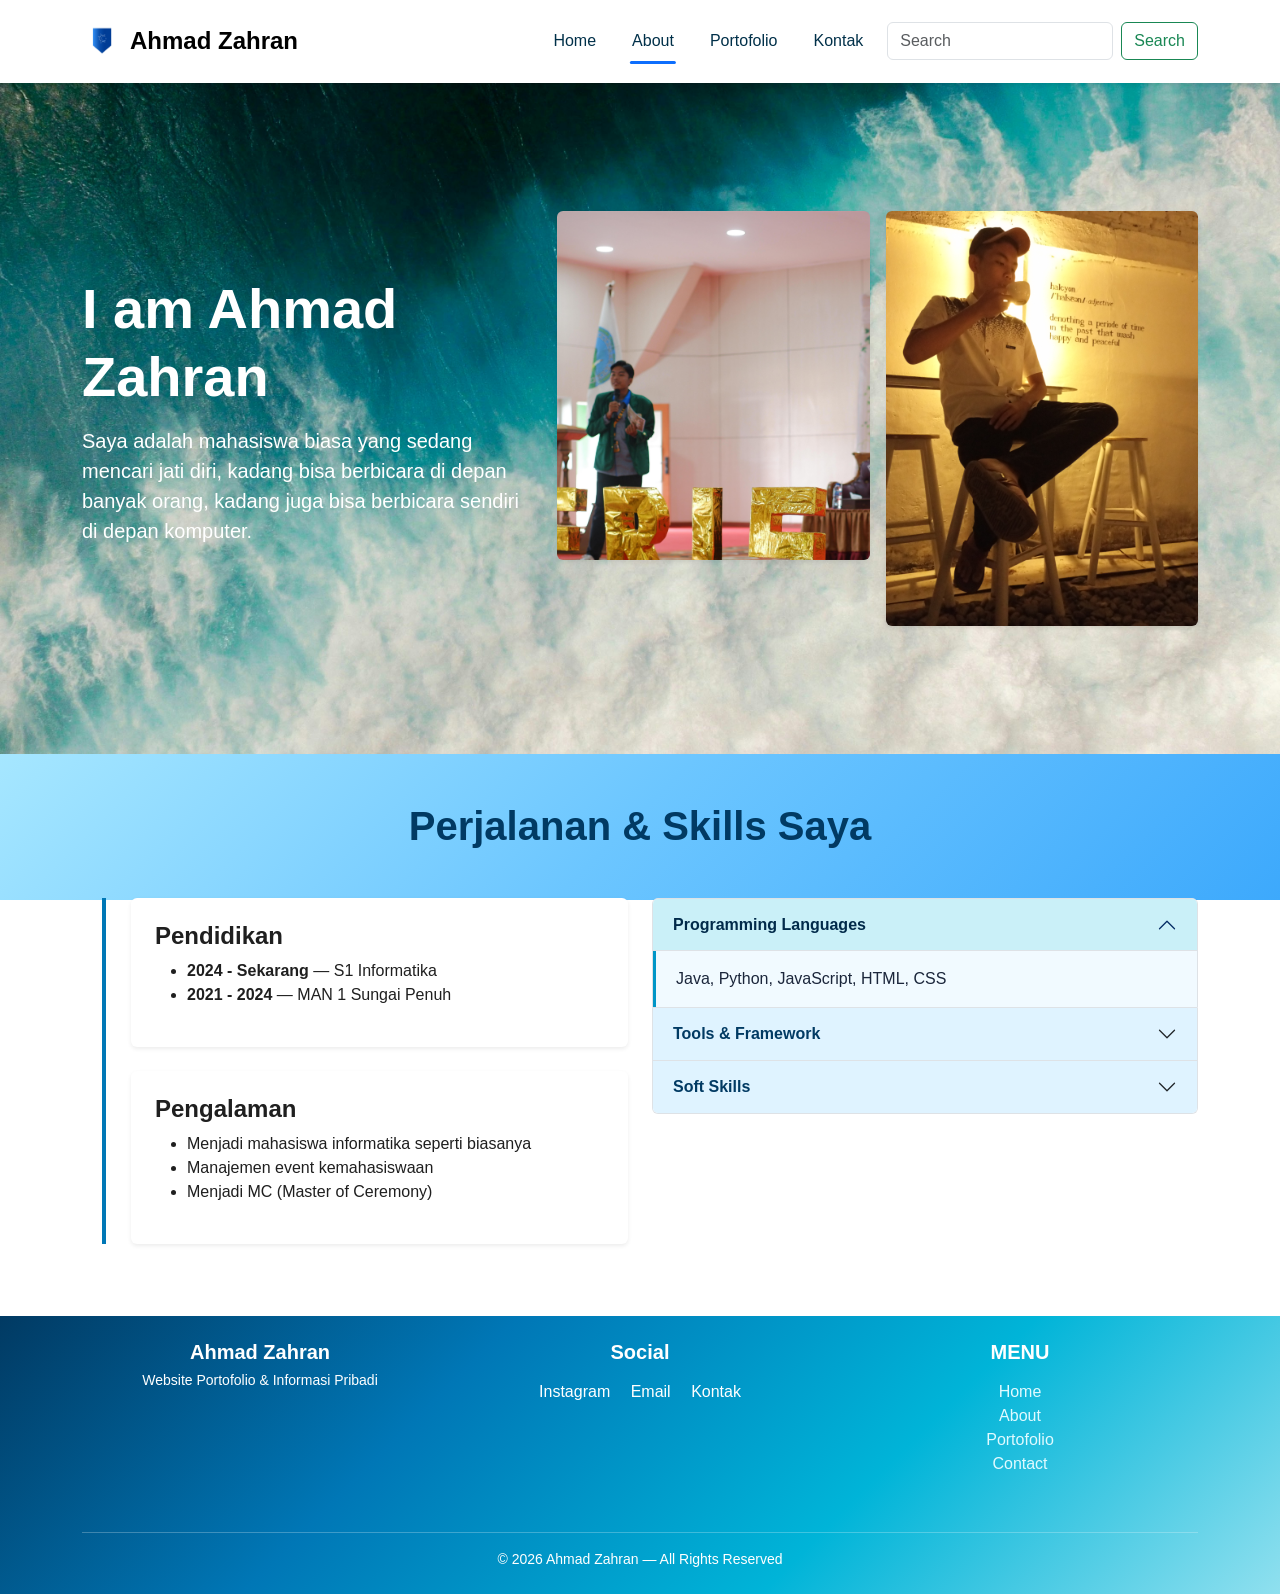
==== commit b455394e: "update laporan pekan 8" ====
--- a/about.html
+++ b/about.html
@@ -4,16 +4,17 @@
   <meta charset="UTF-8">
   <meta name="viewport" content="width=device-width, initial-scale=1.0">
   <title>About - Profil Saya</title>
-
   <link href="https://cdn.jsdelivr.net/npm/bootstrap@5.3.0/dist/css/bootstrap.min.css" rel="stylesheet">
   <link href="custom.css" rel="stylesheet">
 </head>
 
 <body>
+
+<!-- ========== NAVBAR ========== -->
 <nav class="navbar navbar-expand-lg navbar-light bg-white py-3 sticky-top shadow-sm">
   <div class="container">
     <a class="navbar-brand d-flex align-items-center fw-bold fs-4" href="#">
-      <img src="images/logo.png" alt="Logo" 
+      <img src="images/logo.png" alt="Logo"
            style="height: 40px; width: 40px; object-fit: cover;" class="me-2">
       Ahmad Zahran
     </a>
@@ -24,8 +25,8 @@
 
     <div class="collapse navbar-collapse" id="navbarNav">
       <ul class="navbar-nav ms-auto mb-2 mb-lg-0">
-        <li class="nav-item"><a class="nav-link active" href="index.html">Home</a></li>
-        <li class="nav-item"><a class="nav-link" href="about.html">About</a></li>
+        <li class="nav-item"><a class="nav-link" href="index.html">Home</a></li>
+        <li class="nav-item"><a class="nav-link active" href="about.html">About</a></li>
         <li class="nav-item"><a class="nav-link" href="portofolio.html">Portofolio</a></li>
         <li class="nav-item"><a class="nav-link" href="kontak.html">Kontak</a></li>
       </ul>
@@ -38,14 +39,15 @@
   </div>
 </nav>
 
+<!-- ========== HERO ABOUT ========== -->
 <div class="container-fluid about py-6">
   <div class="container">
     <div class="row align-items-center">
 
       <div class="col-md-5 text-white">
-        <h1 class="display-4 fw-bold mb-3">Iam Ahmad Zahran</h1>
+        <h1 class="display-4 fw-bold mb-3">I am Ahmad Zahran</h1>
         <p class="fs-5">
-          Saya adalah mahasiswa biasa yang sedang mencari jati diri kadang bisa berbicara di depan banyak orang
+          Saya adalah mahasiswa biasa yang sedang mencari jati diri, kadang bisa berbicara di depan banyak orang,
           kadang juga bisa berbicara sendiri di depan komputer.
         </p>
       </div>
@@ -53,10 +55,10 @@
       <div class="col-md-7">
         <div class="row g-3">
           <div class="col-6">
-            <img src="images/about1.png" class="img-fluid rounded shadow-sm" alt="">
+            <img src="images/about1.png" class="img-fluid rounded shadow-sm" alt="About 1">
           </div>
           <div class="col-6">
-            <img src="images/about2.png" class="img-fluid rounded shadow-sm" alt="">
+            <img src="images/about2.png" class="img-fluid rounded shadow-sm" alt="About 2">
           </div>
         </div>
       </div>
@@ -65,18 +67,22 @@
   </div>
 </div>
 
-<section class="py-5 ">
+<!-- ========== PERJALANAN & SKILLS ========== -->
+<section class="py-5">
   <div class="container">
     <h2 class="text-center section-title mb-5">Perjalanan & Skills Saya</h2>
 
     <div class="row g-4">
+
+      <!-- Timeline -->
       <div class="col-md-6">
         <div class="timeline">
+
           <div class="mb-4 p-4 bg-white shadow-sm rounded">
             <h4 class="fw-bold">Pendidikan</h4>
             <ul class="mt-2">
               <li><b>2024 - Sekarang</b> — S1 Informatika</li>
-              <li><b>2021 - 2024</b> MAN 1 Sungai Penuh</li>
+              <li><b>2021 - 2024</b> — MAN 1 Sungai Penuh</li>
             </ul>
           </div>
 
@@ -84,14 +90,15 @@
             <h4 class="fw-bold">Pengalaman</h4>
             <ul class="mt-2">
               <li>Menjadi mahasiswa informatika seperti biasanya</li>
-              <li>menajamen event kemahasiswaan</li>
-              <li>menjadi mc (master of ceremony) </li>
+              <li>Manajemen event kemahasiswaan</li>
+              <li>Menjadi MC (Master of Ceremony)</li>
             </ul>
           </div>
 
         </div>
       </div>
 
+      <!-- Accordion Skills -->
       <div class="col-md-6">
         <div class="accordion" id="skillsAccordion">
 
@@ -129,17 +136,19 @@
             </h2>
             <div id="collapseThree" class="accordion-collapse collapse" data-bs-parent="#skillsAccordion">
               <div class="accordion-body">
-                Problem Solving, Kerja Tim, Komunikasi, Manajemen pikiran, 
+                Problem Solving, Kerja Tim, Komunikasi, Manajemen Pikiran
               </div>
             </div>
           </div>
+
         </div>
       </div>
+
     </div>
   </div>
 </section>
 
-
+<!-- ========== FOOTER ========== -->
 <footer class="py-4 ocean-footer text-white">
   <div class="container">
 
@@ -165,7 +174,6 @@
           <li><a href="kontak.html">Contact</a></li>
         </ul>
       </div>
-
     </div>
 
     <hr class="border-light">
@@ -176,7 +184,9 @@
   </div>
 </footer>
 
-
 <script src="https://cdn.jsdelivr.net/npm/bootstrap@5.3.0/dist/js/bootstrap.bundle.min.js"></script>
+<script>
+  document.getElementById('year4').textContent = new Date().getFullYear();
+</script>
 </body>
 </html>
--- a/custom.css
+++ b/custom.css
@@ -47,7 +47,7 @@
   background: rgba(255, 255, 255, 0.75);
   backdrop-filter: blur(10px);
   -webkit-backdrop-filter: blur(10px);
-  border-bottom: 1px solid rgba(255,255,255,0.3);
+  border-bottom: 1px solid rgba(255, 255, 255, 0.3);
 }
 
 .nav-link {
@@ -110,7 +110,7 @@
   border: none;
   overflow: hidden;
   background: #ffffff;
-  box-shadow: 0 4px 18px rgba(0,0,0,0.08);
+  box-shadow: 0 4px 18px rgba(0, 0, 0, 0.08);
   transition: 0.35s ease;
 }
 
@@ -122,7 +122,7 @@
 
 .card:hover {
   transform: translateY(-12px);
-  box-shadow: 0 18px 35px rgba(0,0,0,0.15);
+  box-shadow: 0 18px 35px rgba(0, 0, 0, 0.15);
 }
 
 .card:hover .card-img-top {
@@ -157,7 +157,7 @@
 .timeline-item:hover {
   left: 10px;
   background: #d0ebff;
-  box-shadow: 0 4px 12px rgba(0,0,0,0.1);
+  box-shadow: 0 4px 12px rgba(0, 0, 0, 0.1);
 }
 
 .timeline-item h5 {
@@ -169,8 +169,6 @@
   font-size: 14px;
   color: #495057;
 }
-
-
 
 /* =========================================================
    ACCORDION (Fresh Blue Style)
